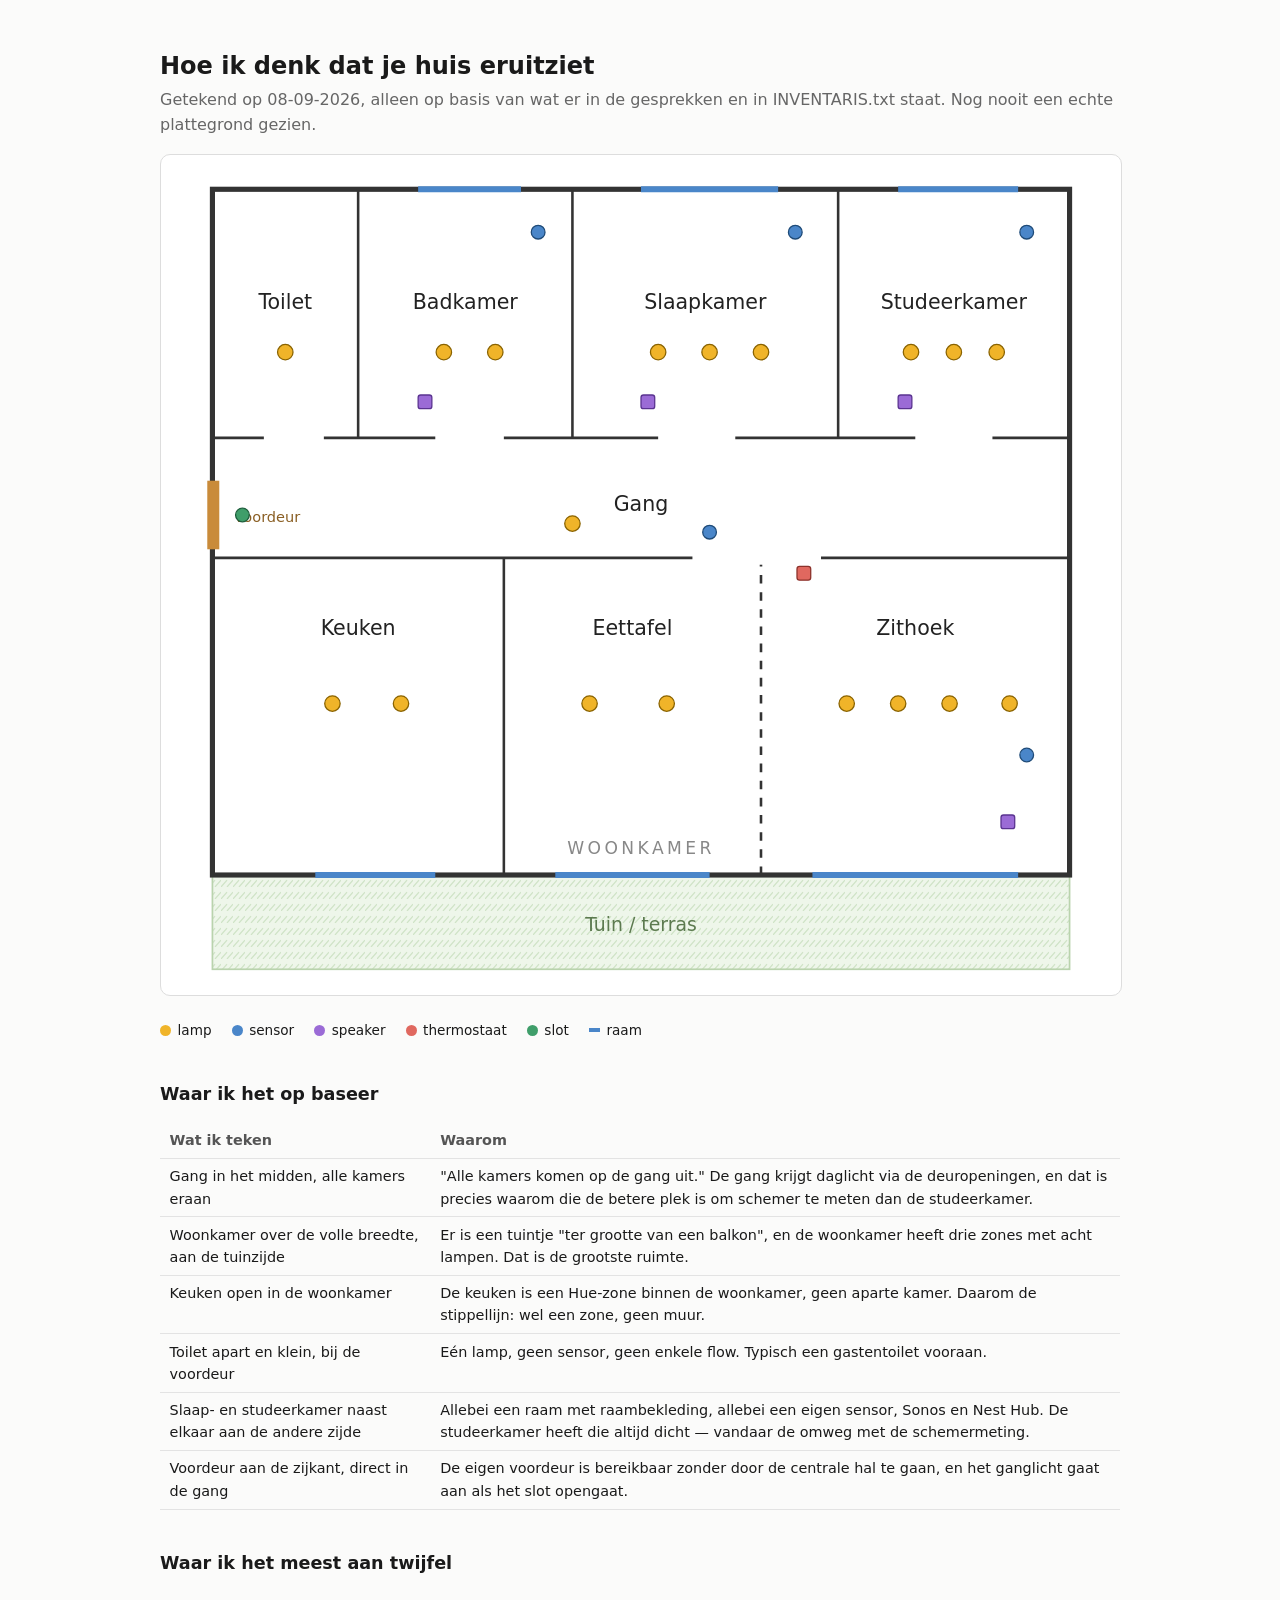
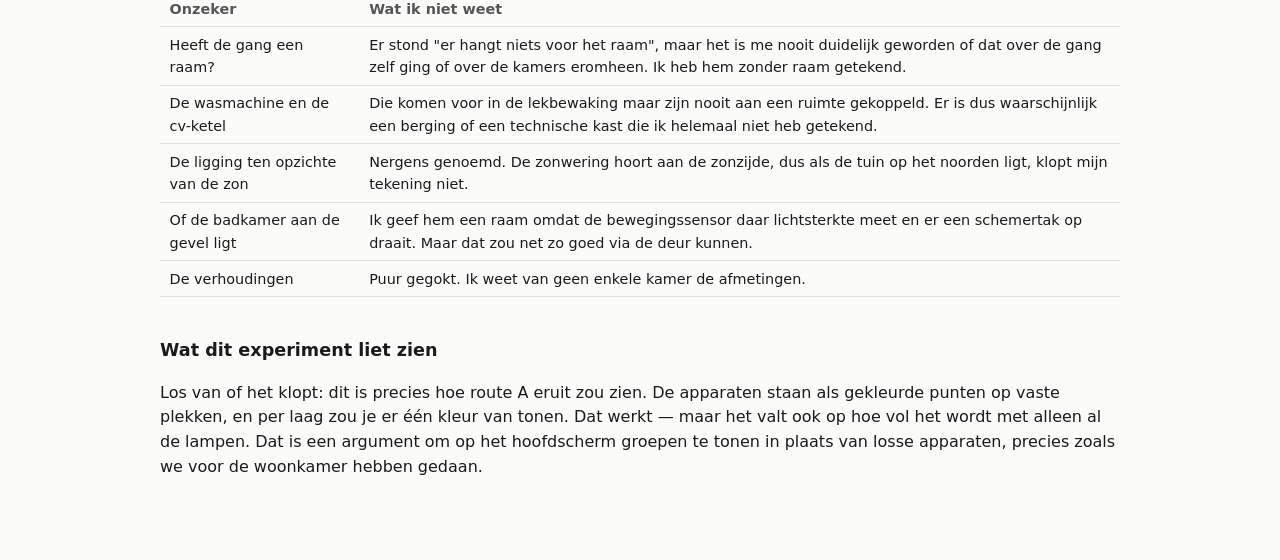
==== plattegrond-schatting.html @ 3a83dcda "Experiment: geschatte plattegrond op basis van de gesprekken" ====
<!DOCTYPE html>
<html lang="nl">
<head>
<meta charset="utf-8">
<meta name="viewport" content="width=device-width, initial-scale=1">
<title>Plattegrond — gok op basis van de gesprekken</title>
<style>
  body {
    font-family: system-ui, -apple-system, "Segoe UI", sans-serif;
    max-width: 60rem;
    margin: 0 auto;
    padding: 2rem 1.25rem 4rem;
    line-height: 1.55;
    color: #1a1a1a;
    background: #fbfbfa;
  }
  h1 { font-size: 1.5rem; margin-bottom: 0.2rem; }
  h2 { font-size: 1.1rem; margin-top: 2.5rem; }
  p.sub { color: #666; margin-top: 0; }
  svg { width: 100%; height: auto; background: #fff; border: 1px solid #ddd; border-radius: 10px; }
  .legenda { display: flex; flex-wrap: wrap; gap: 1.25rem; margin: 1rem 0 0; font-size: 0.85rem; }
  .legenda span { display: flex; align-items: center; gap: 0.4rem; }
  .bol { width: 0.7rem; height: 0.7rem; border-radius: 50%; display: inline-block; }
  table { border-collapse: collapse; width: 100%; font-size: 0.9rem; margin-top: 0.5rem; }
  th, td { text-align: left; padding: 0.4rem 0.6rem; border-bottom: 1px solid #e3e3e3; vertical-align: top; }
  th { color: #555; font-weight: 600; }
  code { background: #eee; padding: 0.05rem 0.3rem; border-radius: 3px; font-size: 0.9em; }
</style>
</head>
<body>

<h1>Hoe ik denk dat je huis eruitziet</h1>
<p class="sub">
  Getekend op 08-09-2026, alleen op basis van wat er in de gesprekken en in
  INVENTARIS.txt staat. Nog nooit een echte plattegrond gezien.
</p>

<svg viewBox="0 0 1120 980" role="img" aria-label="Geschatte plattegrond">
  <defs>
    <pattern id="gras" width="14" height="14" patternUnits="userSpaceOnUse">
      <rect width="14" height="14" fill="#eef6ea"/>
      <path d="M0 14 L7 6 M7 14 L14 6" stroke="#cfe3c6" stroke-width="1.4"/>
    </pattern>
  </defs>

  <!-- tuin -->
  <rect x="60" y="840" width="1000" height="110" fill="url(#gras)" stroke="#b9d3ad" stroke-width="2"/>
  <text x="560" y="905" text-anchor="middle" font-size="22" fill="#5c7a4f">Tuin / terras</text>

  <!-- buitenmuur -->
  <rect x="60" y="40" width="1000" height="800" fill="#fff" stroke="#333" stroke-width="6"/>

  <!-- binnenmuren -->
  <g stroke="#333" stroke-width="3" fill="none">
    <line x1="60" y1="330" x2="1060" y2="330"/>   <!-- onder de slaapvertrekken -->
    <line x1="60" y1="470" x2="1060" y2="470"/>   <!-- onder de gang -->
    <line x1="230" y1="40"  x2="230" y2="330"/>   <!-- toilet | badkamer -->
    <line x1="480" y1="40"  x2="480" y2="330"/>   <!-- badkamer | slaapkamer -->
    <line x1="790" y1="40"  x2="790" y2="330"/>   <!-- slaapkamer | studeerkamer -->
    <line x1="400" y1="470" x2="400" y2="840"/>   <!-- keuken | eettafel -->
    <line x1="700" y1="470" x2="700" y2="840" stroke-dasharray="10 10"/> <!-- open scheiding -->
  </g>

  <!-- deuropeningen: wit blokje over de muur -->
  <g fill="#fff">
    <rect x="120" y="322" width="70" height="16"/>   <!-- toilet -->
    <rect x="320" y="322" width="80" height="16"/>   <!-- badkamer -->
    <rect x="580" y="322" width="90" height="16"/>   <!-- slaapkamer -->
    <rect x="880" y="322" width="90" height="16"/>   <!-- studeerkamer -->
    <rect x="620" y="462" width="150" height="16"/>  <!-- woonkamer -->
  </g>

  <!-- voordeur -->
  <rect x="54" y="380" width="14" height="80" fill="#c98b3a"/>
  <text x="86" y="428" font-size="17" fill="#8a5f24">voordeur</text>

  <!-- ramen -->
  <g stroke="#4a86c9" stroke-width="7">
    <line x1="300" y1="40" x2="420" y2="40"/>    <!-- badkamer -->
    <line x1="560" y1="40" x2="720" y2="40"/>    <!-- slaapkamer -->
    <line x1="860" y1="40" x2="1000" y2="40"/>   <!-- studeerkamer -->
    <line x1="180" y1="840" x2="320" y2="840"/>  <!-- keuken -->
    <line x1="460" y1="840" x2="640" y2="840"/>  <!-- eettafel -->
    <line x1="760" y1="840" x2="1000" y2="840"/> <!-- zithoek -->
  </g>

  <!-- kamernamen -->
  <g font-size="24" fill="#222" text-anchor="middle">
    <text x="145" y="180">Toilet</text>
    <text x="355" y="180">Badkamer</text>
    <text x="635" y="180">Slaapkamer</text>
    <text x="925" y="180">Studeerkamer</text>
    <text x="560" y="415">Gang</text>
    <text x="230" y="560">Keuken</text>
    <text x="550" y="560">Eettafel</text>
    <text x="880" y="560">Zithoek</text>
  </g>
  <text x="560" y="815" text-anchor="middle" font-size="20" fill="#888" letter-spacing="4">WOONKAMER</text>

  <!-- apparaten -->
  <g>
    <!-- lampen: geel -->
    <g fill="#f0b429" stroke="#8a6300" stroke-width="1.5">
      <circle cx="145" cy="230" r="9"/>                                   <!-- toilet -->
      <circle cx="330" cy="230" r="9"/><circle cx="390" cy="230" r="9"/>  <!-- badkamer -->
      <circle cx="580" cy="230" r="9"/><circle cx="640" cy="230" r="9"/><circle cx="700" cy="230" r="9"/>
      <circle cx="875" cy="230" r="9"/><circle cx="925" cy="230" r="9"/><circle cx="975" cy="230" r="9"/>
      <circle cx="480" cy="430" r="9"/>                                   <!-- gang -->
      <circle cx="200" cy="640" r="9"/><circle cx="280" cy="640" r="9"/>  <!-- keuken -->
      <circle cx="500" cy="640" r="9"/><circle cx="590" cy="640" r="9"/>  <!-- eettafel -->
      <circle cx="800" cy="640" r="9"/><circle cx="860" cy="640" r="9"/>
      <circle cx="920" cy="640" r="9"/><circle cx="990" cy="640" r="9"/>
    </g>
    <!-- sensoren: blauw -->
    <g fill="#4a86c9" stroke="#1f4b78" stroke-width="1.5">
      <circle cx="440" cy="90" r="8"/>   <!-- badkamer -->
      <circle cx="740" cy="90" r="8"/>   <!-- slaapkamer -->
      <circle cx="1010" cy="90" r="8"/>  <!-- studeerkamer -->
      <circle cx="1010" cy="700" r="8"/> <!-- woonkamer -->
      <circle cx="640" cy="440" r="8"/>  <!-- gang: nog te komen -->
    </g>
    <!-- geluid: paars -->
    <g fill="#9b6bd6" stroke="#5a3390" stroke-width="1.5">
      <rect x="300" y="280" width="16" height="16" rx="3"/>
      <rect x="560" y="280" width="16" height="16" rx="3"/>
      <rect x="860" y="280" width="16" height="16" rx="3"/>
      <rect x="980" y="770" width="16" height="16" rx="3"/>
    </g>
    <!-- klimaat: rood -->
    <g fill="#e0685f" stroke="#8c322b" stroke-width="1.5">
      <rect x="742" y="480" width="16" height="16" rx="3"/> <!-- thermostaat -->
    </g>
    <!-- slot: groen -->
    <circle cx="95" cy="420" r="8" fill="#3f9e6a" stroke="#1d5e3c" stroke-width="1.5"/>
  </g>
</svg>

<div class="legenda">
  <span><i class="bol" style="background:#f0b429"></i> lamp</span>
  <span><i class="bol" style="background:#4a86c9"></i> sensor</span>
  <span><i class="bol" style="background:#9b6bd6"></i> speaker</span>
  <span><i class="bol" style="background:#e0685f"></i> thermostaat</span>
  <span><i class="bol" style="background:#3f9e6a"></i> slot</span>
  <span><i class="bol" style="background:#4a86c9;border-radius:0;height:0.25rem"></i> raam</span>
</div>

<h2>Waar ik het op baseer</h2>

<table>
  <tr><th>Wat ik teken</th><th>Waarom</th></tr>
  <tr>
    <td>Gang in het midden, alle kamers eraan</td>
    <td>"Alle kamers komen op de gang uit." De gang krijgt daglicht via de
        deuropeningen, en dat is precies waarom die de betere plek is om schemer
        te meten dan de studeerkamer.</td>
  </tr>
  <tr>
    <td>Woonkamer over de volle breedte, aan de tuinzijde</td>
    <td>Er is een tuintje "ter grootte van een balkon", en de woonkamer heeft
        drie zones met acht lampen. Dat is de grootste ruimte.</td>
  </tr>
  <tr>
    <td>Keuken open in de woonkamer</td>
    <td>De keuken is een Hue-zone binnen de woonkamer, geen aparte kamer. Daarom
        de stippellijn: wel een zone, geen muur.</td>
  </tr>
  <tr>
    <td>Toilet apart en klein, bij de voordeur</td>
    <td>Eén lamp, geen sensor, geen enkele flow. Typisch een gastentoilet vooraan.</td>
  </tr>
  <tr>
    <td>Slaap- en studeerkamer naast elkaar aan de andere zijde</td>
    <td>Allebei een raam met raambekleding, allebei een eigen sensor, Sonos en
        Nest Hub. De studeerkamer heeft die altijd dicht — vandaar de omweg met
        de schemermeting.</td>
  </tr>
  <tr>
    <td>Voordeur aan de zijkant, direct in de gang</td>
    <td>De eigen voordeur is bereikbaar zonder door de centrale hal te gaan, en
        het ganglicht gaat aan als het slot opengaat.</td>
  </tr>
</table>

<h2>Waar ik het meest aan twijfel</h2>

<table>
  <tr><th>Onzeker</th><th>Wat ik niet weet</th></tr>
  <tr>
    <td>Heeft de gang een raam?</td>
    <td>Er stond "er hangt niets voor het raam", maar het is me nooit duidelijk
        geworden of dat over de gang zelf ging of over de kamers eromheen. Ik heb
        hem zonder raam getekend.</td>
  </tr>
  <tr>
    <td>De wasmachine en de cv-ketel</td>
    <td>Die komen voor in de lekbewaking maar zijn nooit aan een ruimte
        gekoppeld. Er is dus waarschijnlijk een berging of een technische kast
        die ik helemaal niet heb getekend.</td>
  </tr>
  <tr>
    <td>De ligging ten opzichte van de zon</td>
    <td>Nergens genoemd. De zonwering hoort aan de zonzijde, dus als de tuin op
        het noorden ligt, klopt mijn tekening niet.</td>
  </tr>
  <tr>
    <td>Of de badkamer aan de gevel ligt</td>
    <td>Ik geef hem een raam omdat de bewegingssensor daar lichtsterkte meet en
        er een schemertak op draait. Maar dat zou net zo goed via de deur kunnen.</td>
  </tr>
  <tr>
    <td>De verhoudingen</td>
    <td>Puur gegokt. Ik weet van geen enkele kamer de afmetingen.</td>
  </tr>
</table>

<h2>Wat dit experiment liet zien</h2>
<p>
  Los van of het klopt: dit is precies hoe route A eruit zou zien. De apparaten
  staan als gekleurde punten op vaste plekken, en per laag zou je er één kleur
  van tonen. Dat werkt — maar het valt ook op hoe vol het wordt met alleen al de
  lampen. Dat is een argument om op het hoofdscherm groepen te tonen in plaats
  van losse apparaten, precies zoals we voor de woonkamer hebben gedaan.
</p>

</body>
</html>
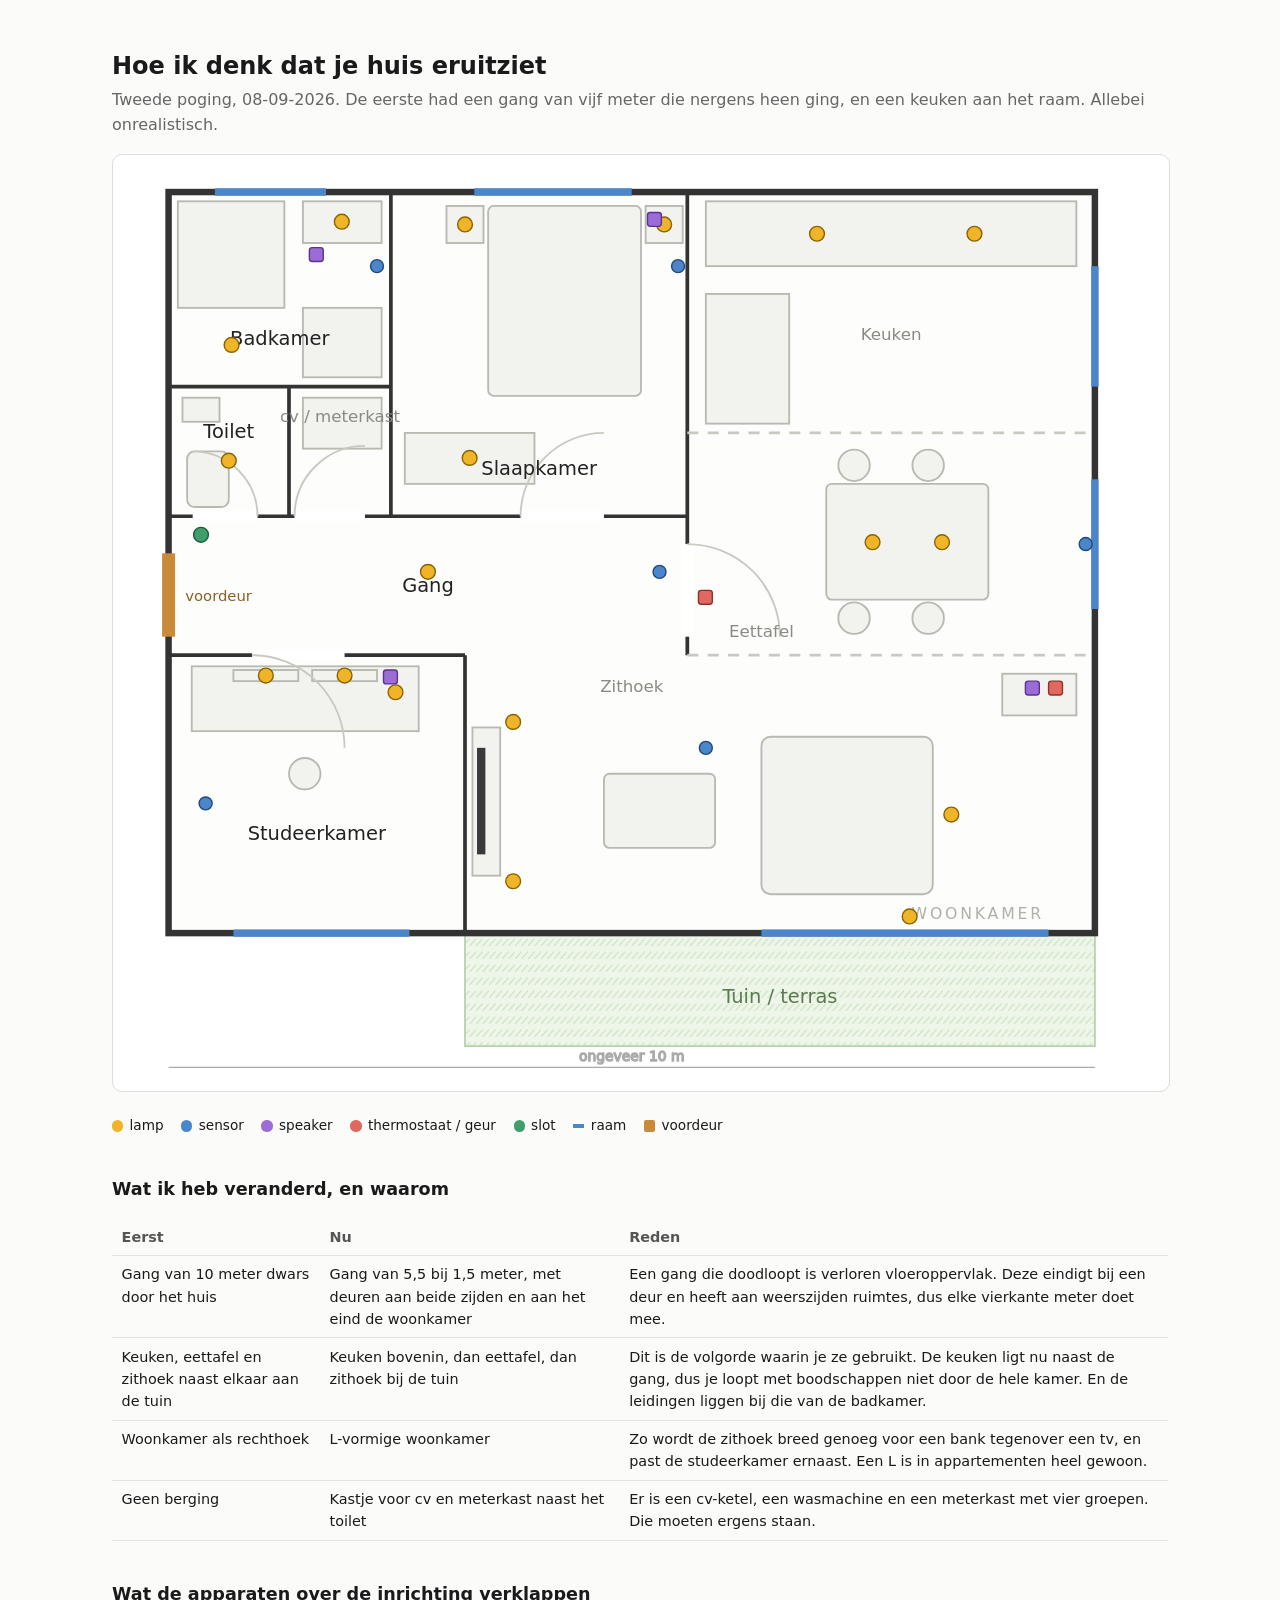
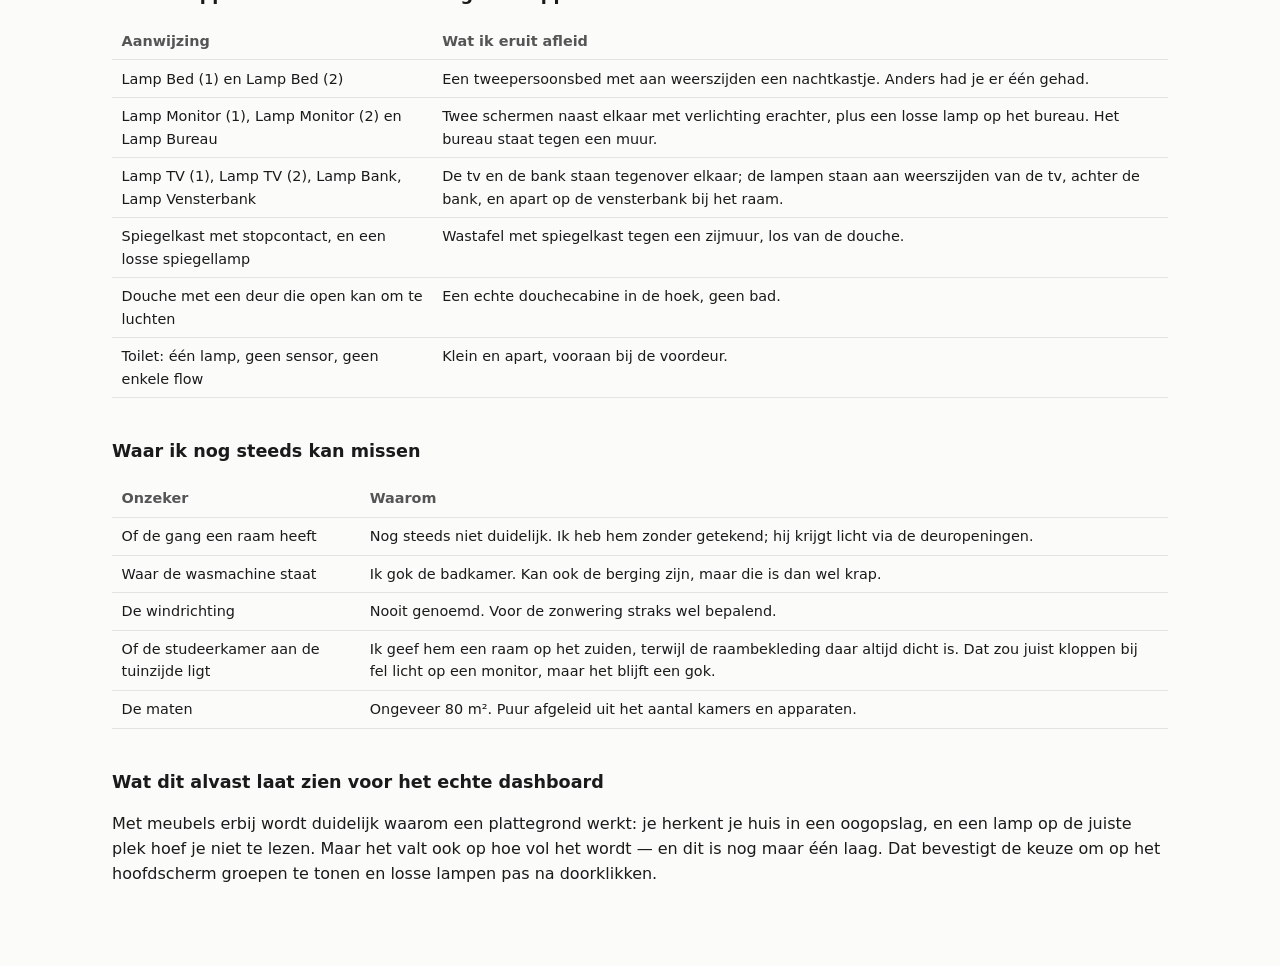
==== commit b3a6fa2e: "Plattegrond: realistischer indeling met meubels" ====
--- a/plattegrond-schatting.html
+++ b/plattegrond-schatting.html
@@ -3,11 +3,11 @@
 <head>
 <meta charset="utf-8">
 <meta name="viewport" content="width=device-width, initial-scale=1">
-<title>Plattegrond — gok op basis van de gesprekken</title>
+<title>Plattegrond — tweede poging</title>
 <style>
   body {
     font-family: system-ui, -apple-system, "Segoe UI", sans-serif;
-    max-width: 60rem;
+    max-width: 66rem;
     margin: 0 auto;
     padding: 2rem 1.25rem 4rem;
     line-height: 1.55;
@@ -18,120 +18,185 @@
   h2 { font-size: 1.1rem; margin-top: 2.5rem; }
   p.sub { color: #666; margin-top: 0; }
   svg { width: 100%; height: auto; background: #fff; border: 1px solid #ddd; border-radius: 10px; }
-  .legenda { display: flex; flex-wrap: wrap; gap: 1.25rem; margin: 1rem 0 0; font-size: 0.85rem; }
+  .legenda { display: flex; flex-wrap: wrap; gap: 1.1rem; margin: 1rem 0 0; font-size: 0.85rem; }
   .legenda span { display: flex; align-items: center; gap: 0.4rem; }
   .bol { width: 0.7rem; height: 0.7rem; border-radius: 50%; display: inline-block; }
   table { border-collapse: collapse; width: 100%; font-size: 0.9rem; margin-top: 0.5rem; }
-  th, td { text-align: left; padding: 0.4rem 0.6rem; border-bottom: 1px solid #e3e3e3; vertical-align: top; }
+  th, td { text-align: left; padding: 0.45rem 0.6rem; border-bottom: 1px solid #e3e3e3; vertical-align: top; }
   th { color: #555; font-weight: 600; }
-  code { background: #eee; padding: 0.05rem 0.3rem; border-radius: 3px; font-size: 0.9em; }
 </style>
 </head>
 <body>
 
 <h1>Hoe ik denk dat je huis eruitziet</h1>
 <p class="sub">
-  Getekend op 08-09-2026, alleen op basis van wat er in de gesprekken en in
-  INVENTARIS.txt staat. Nog nooit een echte plattegrond gezien.
+  Tweede poging, 08-09-2026. De eerste had een gang van vijf meter die nergens
+  heen ging, en een keuken aan het raam. Allebei onrealistisch.
 </p>
 
-<svg viewBox="0 0 1120 980" role="img" aria-label="Geschatte plattegrond">
+<svg viewBox="0 0 1140 1010" role="img" aria-label="Geschatte plattegrond met meubels">
   <defs>
     <pattern id="gras" width="14" height="14" patternUnits="userSpaceOnUse">
       <rect width="14" height="14" fill="#eef6ea"/>
       <path d="M0 14 L7 6 M7 14 L14 6" stroke="#cfe3c6" stroke-width="1.4"/>
     </pattern>
+    <g id="stoel"><circle r="17" fill="#f2f2ef" stroke="#b9b9b2" stroke-width="2"/></g>
   </defs>
 
   <!-- tuin -->
-  <rect x="60" y="840" width="1000" height="110" fill="url(#gras)" stroke="#b9d3ad" stroke-width="2"/>
-  <text x="560" y="905" text-anchor="middle" font-size="22" fill="#5c7a4f">Tuin / terras</text>
-
-  <!-- buitenmuur -->
-  <rect x="60" y="40" width="1000" height="800" fill="#fff" stroke="#333" stroke-width="6"/>
-
-  <!-- binnenmuren -->
-  <g stroke="#333" stroke-width="3" fill="none">
-    <line x1="60" y1="330" x2="1060" y2="330"/>   <!-- onder de slaapvertrekken -->
-    <line x1="60" y1="470" x2="1060" y2="470"/>   <!-- onder de gang -->
-    <line x1="230" y1="40"  x2="230" y2="330"/>   <!-- toilet | badkamer -->
-    <line x1="480" y1="40"  x2="480" y2="330"/>   <!-- badkamer | slaapkamer -->
-    <line x1="790" y1="40"  x2="790" y2="330"/>   <!-- slaapkamer | studeerkamer -->
-    <line x1="400" y1="470" x2="400" y2="840"/>   <!-- keuken | eettafel -->
-    <line x1="700" y1="470" x2="700" y2="840" stroke-dasharray="10 10"/> <!-- open scheiding -->
-  </g>
-
-  <!-- deuropeningen: wit blokje over de muur -->
+  <rect x="380" y="842" width="680" height="120" fill="url(#gras)" stroke="#b9d3ad" stroke-width="2"/>
+  <text x="720" y="915" text-anchor="middle" font-size="21" fill="#5c7a4f">Tuin / terras</text>
+
+  <!-- vloer -->
+  <rect x="60" y="40" width="1000" height="800" fill="#fdfdfc"/>
+
+  <!-- ===== MEUBELS (onder de muren tekenen) ===== -->
+  <g fill="#f2f2ef" stroke="#b9b9b2" stroke-width="2">
+    <!-- badkamer -->
+    <rect x="70" y="50" width="115" height="115"/>                      <!-- douche -->
+    <rect x="205" y="50" width="85" height="45"/>                       <!-- wastafel -->
+    <rect x="205" y="165" width="85" height="75"/>                      <!-- wasmachine -->
+    <!-- toilet -->
+    <rect x="80" y="320" width="45" height="60" rx="8"/>                <!-- closet -->
+    <rect x="75" y="262" width="40" height="26"/>                       <!-- fonteintje -->
+    <!-- techniek -->
+    <rect x="205" y="262" width="85" height="55"/>                      <!-- cv en meterkast -->
+    <!-- slaapkamer -->
+    <rect x="405" y="55" width="165" height="205" rx="6"/>              <!-- bed -->
+    <rect x="360" y="55" width="40" height="40"/>                       <!-- nachtkastje -->
+    <rect x="575" y="55" width="40" height="40"/>                       <!-- nachtkastje -->
+    <rect x="315" y="300" width="140" height="55"/>                     <!-- ladekast -->
+    <!-- studeerkamer -->
+    <rect x="85" y="552" width="245" height="70"/>                      <!-- bureau -->
+    <rect x="130" y="556" width="70" height="12"/>                      <!-- monitor -->
+    <rect x="215" y="556" width="70" height="12"/>                      <!-- monitor -->
+    <!-- keuken -->
+    <rect x="640" y="50" width="400" height="70"/>                      <!-- aanrecht -->
+    <rect x="640" y="150" width="90" height="140"/>                     <!-- koelkast -->
+    <!-- eettafel -->
+    <rect x="770" y="355" width="175" height="125" rx="6"/>
+    <!-- zithoek -->
+    <rect x="388" y="618" width="30" height="160"/>                     <!-- tv-meubel -->
+    <rect x="700" y="628" width="185" height="170" rx="10"/>            <!-- bank -->
+    <rect x="530" y="668" width="120" height="80" rx="6"/>              <!-- salontafel -->
+    <rect x="960" y="560" width="80" height="45"/>                      <!-- kast -->
+  </g>
+  <g fill="none" stroke="#b9b9b2" stroke-width="2">
+    <use href="#stoel" x="800" y="335"/><use href="#stoel" x="880" y="335"/>
+    <use href="#stoel" x="800" y="500"/><use href="#stoel" x="880" y="500"/>
+    <use href="#stoel" x="207" y="668"/>
+  </g>
+  <!-- tv -->
+  <rect x="393" y="640" width="9" height="115" fill="#3a3a3a"/>
+
+  <!-- ===== MUREN ===== -->
+  <rect x="60" y="40" width="1000" height="800" fill="none" stroke="#333" stroke-width="7"/>
+  <g stroke="#333" stroke-width="4" fill="none">
+    <line x1="60"  y1="250" x2="300"  y2="250"/>   <!-- badkamer | toilet -->
+    <line x1="300" y1="40"  x2="300"  y2="390"/>   <!-- nat blok | slaapkamer -->
+    <line x1="190" y1="250" x2="190"  y2="390"/>   <!-- toilet | techniek -->
+    <line x1="60"  y1="390" x2="620"  y2="390"/>   <!-- boven de gang -->
+    <line x1="620" y1="40"  x2="620"  y2="540"/>   <!-- links van de woonkamer -->
+    <line x1="60"  y1="540" x2="380"  y2="540"/>   <!-- onder de gang -->
+    <line x1="380" y1="540" x2="380"  y2="840"/>   <!-- studeerkamer | zithoek -->
+  </g>
+  <!-- zonegrenzen binnen de woonkamer: geen muren -->
+  <g stroke="#c9c9c2" stroke-width="3" stroke-dasharray="12 10" fill="none">
+    <line x1="620" y1="300" x2="1060" y2="300"/>
+    <line x1="620" y1="540" x2="1060" y2="540"/>
+  </g>
+
+  <!-- ===== DEUREN ===== -->
   <g fill="#fff">
-    <rect x="120" y="322" width="70" height="16"/>   <!-- toilet -->
-    <rect x="320" y="322" width="80" height="16"/>   <!-- badkamer -->
-    <rect x="580" y="322" width="90" height="16"/>   <!-- slaapkamer -->
-    <rect x="880" y="322" width="90" height="16"/>   <!-- studeerkamer -->
-    <rect x="620" y="462" width="150" height="16"/>  <!-- woonkamer -->
+    <rect x="196" y="384" width="76" height="12"/>   <!-- badkamer -->
+    <rect x="86"  y="384" width="70" height="12"/>   <!-- toilet -->
+    <rect x="440" y="384" width="90" height="12"/>   <!-- slaapkamer -->
+    <rect x="150" y="534" width="100" height="12"/>  <!-- studeerkamer -->
+    <rect x="614" y="420" width="12" height="100"/>  <!-- woonkamer -->
+  </g>
+  <g stroke="#c9c9c2" stroke-width="2" fill="none">
+    <path d="M196 390 A76 76 0 0 1 272 314"/>
+    <path d="M156 390 A70 70 0 0 0 86 320"/>
+    <path d="M440 390 A90 90 0 0 1 530 300"/>
+    <path d="M150 540 A100 100 0 0 1 250 640"/>
+    <path d="M620 420 A100 100 0 0 1 720 520"/>
   </g>
 
   <!-- voordeur -->
-  <rect x="54" y="380" width="14" height="80" fill="#c98b3a"/>
-  <text x="86" y="428" font-size="17" fill="#8a5f24">voordeur</text>
+  <rect x="53" y="430" width="14" height="90" fill="#c98b3a"/>
+  <text x="78" y="482" font-size="16" fill="#8a5f24">voordeur</text>
 
   <!-- ramen -->
-  <g stroke="#4a86c9" stroke-width="7">
-    <line x1="300" y1="40" x2="420" y2="40"/>    <!-- badkamer -->
-    <line x1="560" y1="40" x2="720" y2="40"/>    <!-- slaapkamer -->
-    <line x1="860" y1="40" x2="1000" y2="40"/>   <!-- studeerkamer -->
-    <line x1="180" y1="840" x2="320" y2="840"/>  <!-- keuken -->
-    <line x1="460" y1="840" x2="640" y2="840"/>  <!-- eettafel -->
-    <line x1="760" y1="840" x2="1000" y2="840"/> <!-- zithoek -->
-  </g>
-
-  <!-- kamernamen -->
-  <g font-size="24" fill="#222" text-anchor="middle">
-    <text x="145" y="180">Toilet</text>
-    <text x="355" y="180">Badkamer</text>
-    <text x="635" y="180">Slaapkamer</text>
-    <text x="925" y="180">Studeerkamer</text>
-    <text x="560" y="415">Gang</text>
-    <text x="230" y="560">Keuken</text>
-    <text x="550" y="560">Eettafel</text>
-    <text x="880" y="560">Zithoek</text>
-  </g>
-  <text x="560" y="815" text-anchor="middle" font-size="20" fill="#888" letter-spacing="4">WOONKAMER</text>
-
-  <!-- apparaten -->
-  <g>
-    <!-- lampen: geel -->
-    <g fill="#f0b429" stroke="#8a6300" stroke-width="1.5">
-      <circle cx="145" cy="230" r="9"/>                                   <!-- toilet -->
-      <circle cx="330" cy="230" r="9"/><circle cx="390" cy="230" r="9"/>  <!-- badkamer -->
-      <circle cx="580" cy="230" r="9"/><circle cx="640" cy="230" r="9"/><circle cx="700" cy="230" r="9"/>
-      <circle cx="875" cy="230" r="9"/><circle cx="925" cy="230" r="9"/><circle cx="975" cy="230" r="9"/>
-      <circle cx="480" cy="430" r="9"/>                                   <!-- gang -->
-      <circle cx="200" cy="640" r="9"/><circle cx="280" cy="640" r="9"/>  <!-- keuken -->
-      <circle cx="500" cy="640" r="9"/><circle cx="590" cy="640" r="9"/>  <!-- eettafel -->
-      <circle cx="800" cy="640" r="9"/><circle cx="860" cy="640" r="9"/>
-      <circle cx="920" cy="640" r="9"/><circle cx="990" cy="640" r="9"/>
-    </g>
-    <!-- sensoren: blauw -->
-    <g fill="#4a86c9" stroke="#1f4b78" stroke-width="1.5">
-      <circle cx="440" cy="90" r="8"/>   <!-- badkamer -->
-      <circle cx="740" cy="90" r="8"/>   <!-- slaapkamer -->
-      <circle cx="1010" cy="90" r="8"/>  <!-- studeerkamer -->
-      <circle cx="1010" cy="700" r="8"/> <!-- woonkamer -->
-      <circle cx="640" cy="440" r="8"/>  <!-- gang: nog te komen -->
-    </g>
-    <!-- geluid: paars -->
-    <g fill="#9b6bd6" stroke="#5a3390" stroke-width="1.5">
-      <rect x="300" y="280" width="16" height="16" rx="3"/>
-      <rect x="560" y="280" width="16" height="16" rx="3"/>
-      <rect x="860" y="280" width="16" height="16" rx="3"/>
-      <rect x="980" y="770" width="16" height="16" rx="3"/>
-    </g>
-    <!-- klimaat: rood -->
-    <g fill="#e0685f" stroke="#8c322b" stroke-width="1.5">
-      <rect x="742" y="480" width="16" height="16" rx="3"/> <!-- thermostaat -->
-    </g>
-    <!-- slot: groen -->
-    <circle cx="95" cy="420" r="8" fill="#3f9e6a" stroke="#1d5e3c" stroke-width="1.5"/>
+  <g stroke="#4a86c9" stroke-width="8">
+    <line x1="110" y1="40"  x2="230" y2="40"/>     <!-- badkamer -->
+    <line x1="390" y1="40"  x2="560" y2="40"/>     <!-- slaapkamer -->
+    <line x1="1060" y1="120" x2="1060" y2="250"/>  <!-- keuken -->
+    <line x1="1060" y1="350" x2="1060" y2="490"/>  <!-- eettafel -->
+    <line x1="700" y1="840" x2="1010" y2="840"/>   <!-- zithoek, tuinpui -->
+    <line x1="130" y1="840" x2="320" y2="840"/>    <!-- studeerkamer -->
+  </g>
+
+  <!-- ===== KAMERNAMEN ===== -->
+  <g font-size="21" fill="#222" text-anchor="middle">
+    <text x="180" y="205">Badkamer</text>
+    <text x="125" y="305">Toilet</text>
+    <text x="460" y="345">Slaapkamer</text>
+    <text x="340" y="472">Gang</text>
+    <text x="220" y="740">Studeerkamer</text>
+  </g>
+  <g font-size="18" fill="#8a8a82" text-anchor="middle">
+    <text x="245" y="288">cv / meterkast</text>
+    <text x="840" y="200">Keuken</text>
+    <text x="700" y="520">Eettafel</text>
+    <text x="560" y="580">Zithoek</text>
+  </g>
+  <text x="1005" y="825" text-anchor="end" font-size="17" fill="#b0b0a8" letter-spacing="3">WOONKAMER</text>
+
+  <!-- ===== APPARATEN ===== -->
+  <!-- lampen -->
+  <g fill="#f0b429" stroke="#8a6300" stroke-width="1.5">
+    <circle cx="128" cy="205" r="8"/>                        <!-- badkamer plafond -->
+    <circle cx="247" cy="72"  r="8"/>                        <!-- spiegellamp -->
+    <circle cx="125" cy="330" r="8"/>                        <!-- toilet -->
+    <circle cx="380" cy="75"  r="8"/><circle cx="595" cy="75" r="8"/>  <!-- bed 1 en 2 -->
+    <circle cx="385" cy="327" r="8"/>                        <!-- ladekast -->
+    <circle cx="165" cy="562" r="8"/><circle cx="250" cy="562" r="8"/> <!-- monitor 1 en 2 -->
+    <circle cx="305" cy="580" r="8"/>                        <!-- bureau -->
+    <circle cx="340" cy="450" r="8"/>                        <!-- gang -->
+    <circle cx="760" cy="85"  r="8"/><circle cx="930" cy="85" r="8"/>  <!-- keuken 1 en 2 -->
+    <circle cx="820" cy="418" r="8"/><circle cx="895" cy="418" r="8"/> <!-- eettafel 1 en 2 -->
+    <circle cx="432" cy="612" r="8"/><circle cx="432" cy="784" r="8"/> <!-- tv 1 en 2 -->
+    <circle cx="905" cy="712" r="8"/>                        <!-- bank -->
+    <circle cx="860" cy="822" r="8"/>                        <!-- vensterbank -->
+  </g>
+  <!-- sensoren -->
+  <g fill="#4a86c9" stroke="#1f4b78" stroke-width="1.5">
+    <circle cx="285" cy="120" r="7"/>   <!-- badkamer -->
+    <circle cx="610" cy="120" r="7"/>   <!-- slaapkamer -->
+    <circle cx="100" cy="700" r="7"/>   <!-- studeerkamer -->
+    <circle cx="640" cy="640" r="7"/>   <!-- woonkamer -->
+    <circle cx="590" cy="450" r="7"/>   <!-- gang, nog te komen -->
+    <circle cx="1050" cy="420" r="7"/>  <!-- raamsensor -->
+  </g>
+  <!-- speakers en schermen -->
+  <g fill="#9b6bd6" stroke="#5a3390" stroke-width="1.5">
+    <rect x="212" y="100" width="15" height="15" rx="3"/>   <!-- sonos badkamer -->
+    <rect x="577" y="62"  width="15" height="15" rx="3"/>   <!-- sonos slaapkamer -->
+    <rect x="292" y="556" width="15" height="15" rx="3"/>   <!-- sonos studeerkamer -->
+    <rect x="985" y="568" width="15" height="15" rx="3"/>   <!-- sonos woonkamer -->
+  </g>
+  <!-- klimaat en geur -->
+  <g fill="#e0685f" stroke="#8c322b" stroke-width="1.5">
+    <rect x="632" y="470" width="15" height="15" rx="3"/>   <!-- thermostaat -->
+    <rect x="1010" y="568" width="15" height="15" rx="3"/>  <!-- perfume genie -->
+  </g>
+  <!-- slot -->
+  <circle cx="95" cy="410" r="8" fill="#3f9e6a" stroke="#1d5e3c" stroke-width="1.5"/>
+
+  <!-- maatlijnen -->
+  <g stroke="#aaa" stroke-width="1.5" fill="#888" font-size="15">
+    <line x1="60" y1="985" x2="1060" y2="985"/>
+    <text x="560" y="978" text-anchor="middle">ongeveer 10 m</text>
   </g>
 </svg>
 
@@ -139,87 +204,114 @@
   <span><i class="bol" style="background:#f0b429"></i> lamp</span>
   <span><i class="bol" style="background:#4a86c9"></i> sensor</span>
   <span><i class="bol" style="background:#9b6bd6"></i> speaker</span>
-  <span><i class="bol" style="background:#e0685f"></i> thermostaat</span>
+  <span><i class="bol" style="background:#e0685f"></i> thermostaat / geur</span>
   <span><i class="bol" style="background:#3f9e6a"></i> slot</span>
   <span><i class="bol" style="background:#4a86c9;border-radius:0;height:0.25rem"></i> raam</span>
+  <span><i class="bol" style="background:#c98b3a;border-radius:2px"></i> voordeur</span>
 </div>
 
-<h2>Waar ik het op baseer</h2>
+<h2>Wat ik heb veranderd, en waarom</h2>
 
 <table>
-  <tr><th>Wat ik teken</th><th>Waarom</th></tr>
-  <tr>
-    <td>Gang in het midden, alle kamers eraan</td>
-    <td>"Alle kamers komen op de gang uit." De gang krijgt daglicht via de
-        deuropeningen, en dat is precies waarom die de betere plek is om schemer
-        te meten dan de studeerkamer.</td>
-  </tr>
-  <tr>
-    <td>Woonkamer over de volle breedte, aan de tuinzijde</td>
-    <td>Er is een tuintje "ter grootte van een balkon", en de woonkamer heeft
-        drie zones met acht lampen. Dat is de grootste ruimte.</td>
-  </tr>
-  <tr>
-    <td>Keuken open in de woonkamer</td>
-    <td>De keuken is een Hue-zone binnen de woonkamer, geen aparte kamer. Daarom
-        de stippellijn: wel een zone, geen muur.</td>
-  </tr>
-  <tr>
-    <td>Toilet apart en klein, bij de voordeur</td>
-    <td>Eén lamp, geen sensor, geen enkele flow. Typisch een gastentoilet vooraan.</td>
-  </tr>
-  <tr>
-    <td>Slaap- en studeerkamer naast elkaar aan de andere zijde</td>
-    <td>Allebei een raam met raambekleding, allebei een eigen sensor, Sonos en
-        Nest Hub. De studeerkamer heeft die altijd dicht — vandaar de omweg met
-        de schemermeting.</td>
-  </tr>
-  <tr>
-    <td>Voordeur aan de zijkant, direct in de gang</td>
-    <td>De eigen voordeur is bereikbaar zonder door de centrale hal te gaan, en
-        het ganglicht gaat aan als het slot opengaat.</td>
+  <tr><th>Eerst</th><th>Nu</th><th>Reden</th></tr>
+  <tr>
+    <td>Gang van 10 meter dwars door het huis</td>
+    <td>Gang van 5,5 bij 1,5 meter, met deuren aan beide zijden en aan het eind
+        de woonkamer</td>
+    <td>Een gang die doodloopt is verloren vloeroppervlak. Deze eindigt bij een
+        deur en heeft aan weerszijden ruimtes, dus elke vierkante meter doet
+        mee.</td>
+  </tr>
+  <tr>
+    <td>Keuken, eettafel en zithoek naast elkaar aan de tuin</td>
+    <td>Keuken bovenin, dan eettafel, dan zithoek bij de tuin</td>
+    <td>Dit is de volgorde waarin je ze gebruikt. De keuken ligt nu naast de
+        gang, dus je loopt met boodschappen niet door de hele kamer. En de
+        leidingen liggen bij die van de badkamer.</td>
+  </tr>
+  <tr>
+    <td>Woonkamer als rechthoek</td>
+    <td>L-vormige woonkamer</td>
+    <td>Zo wordt de zithoek breed genoeg voor een bank tegenover een tv, en past
+        de studeerkamer ernaast. Een L is in appartementen heel gewoon.</td>
+  </tr>
+  <tr>
+    <td>Geen berging</td>
+    <td>Kastje voor cv en meterkast naast het toilet</td>
+    <td>Er is een cv-ketel, een wasmachine en een meterkast met vier groepen.
+        Die moeten ergens staan.</td>
   </tr>
 </table>
 
-<h2>Waar ik het meest aan twijfel</h2>
+<h2>Wat de apparaten over de inrichting verklappen</h2>
 
 <table>
-  <tr><th>Onzeker</th><th>Wat ik niet weet</th></tr>
-  <tr>
-    <td>Heeft de gang een raam?</td>
-    <td>Er stond "er hangt niets voor het raam", maar het is me nooit duidelijk
-        geworden of dat over de gang zelf ging of over de kamers eromheen. Ik heb
-        hem zonder raam getekend.</td>
-  </tr>
-  <tr>
-    <td>De wasmachine en de cv-ketel</td>
-    <td>Die komen voor in de lekbewaking maar zijn nooit aan een ruimte
-        gekoppeld. Er is dus waarschijnlijk een berging of een technische kast
-        die ik helemaal niet heb getekend.</td>
-  </tr>
-  <tr>
-    <td>De ligging ten opzichte van de zon</td>
-    <td>Nergens genoemd. De zonwering hoort aan de zonzijde, dus als de tuin op
-        het noorden ligt, klopt mijn tekening niet.</td>
-  </tr>
-  <tr>
-    <td>Of de badkamer aan de gevel ligt</td>
-    <td>Ik geef hem een raam omdat de bewegingssensor daar lichtsterkte meet en
-        er een schemertak op draait. Maar dat zou net zo goed via de deur kunnen.</td>
-  </tr>
-  <tr>
-    <td>De verhoudingen</td>
-    <td>Puur gegokt. Ik weet van geen enkele kamer de afmetingen.</td>
+  <tr><th>Aanwijzing</th><th>Wat ik eruit afleid</th></tr>
+  <tr>
+    <td>Lamp Bed (1) en Lamp Bed (2)</td>
+    <td>Een tweepersoonsbed met aan weerszijden een nachtkastje. Anders had je
+        er één gehad.</td>
+  </tr>
+  <tr>
+    <td>Lamp Monitor (1), Lamp Monitor (2) en Lamp Bureau</td>
+    <td>Twee schermen naast elkaar met verlichting erachter, plus een losse lamp
+        op het bureau. Het bureau staat tegen een muur.</td>
+  </tr>
+  <tr>
+    <td>Lamp TV (1), Lamp TV (2), Lamp Bank, Lamp Vensterbank</td>
+    <td>De tv en de bank staan tegenover elkaar; de lampen staan aan weerszijden
+        van de tv, achter de bank, en apart op de vensterbank bij het raam.</td>
+  </tr>
+  <tr>
+    <td>Spiegelkast met stopcontact, en een losse spiegellamp</td>
+    <td>Wastafel met spiegelkast tegen een zijmuur, los van de douche.</td>
+  </tr>
+  <tr>
+    <td>Douche met een deur die open kan om te luchten</td>
+    <td>Een echte douchecabine in de hoek, geen bad.</td>
+  </tr>
+  <tr>
+    <td>Toilet: één lamp, geen sensor, geen enkele flow</td>
+    <td>Klein en apart, vooraan bij de voordeur.</td>
   </tr>
 </table>
 
-<h2>Wat dit experiment liet zien</h2>
+<h2>Waar ik nog steeds kan missen</h2>
+
+<table>
+  <tr><th>Onzeker</th><th>Waarom</th></tr>
+  <tr>
+    <td>Of de gang een raam heeft</td>
+    <td>Nog steeds niet duidelijk. Ik heb hem zonder getekend; hij krijgt licht
+        via de deuropeningen.</td>
+  </tr>
+  <tr>
+    <td>Waar de wasmachine staat</td>
+    <td>Ik gok de badkamer. Kan ook de berging zijn, maar die is dan wel krap.</td>
+  </tr>
+  <tr>
+    <td>De windrichting</td>
+    <td>Nooit genoemd. Voor de zonwering straks wel bepalend.</td>
+  </tr>
+  <tr>
+    <td>Of de studeerkamer aan de tuinzijde ligt</td>
+    <td>Ik geef hem een raam op het zuiden, terwijl de raambekleding daar altijd
+        dicht is. Dat zou juist kloppen bij fel licht op een monitor, maar het
+        blijft een gok.</td>
+  </tr>
+  <tr>
+    <td>De maten</td>
+    <td>Ongeveer 80 m². Puur afgeleid uit het aantal kamers en apparaten.</td>
+  </tr>
+</table>
+
+<h2>Wat dit alvast laat zien voor het echte dashboard</h2>
 <p>
-  Los van of het klopt: dit is precies hoe route A eruit zou zien. De apparaten
-  staan als gekleurde punten op vaste plekken, en per laag zou je er één kleur
-  van tonen. Dat werkt — maar het valt ook op hoe vol het wordt met alleen al de
-  lampen. Dat is een argument om op het hoofdscherm groepen te tonen in plaats
-  van losse apparaten, precies zoals we voor de woonkamer hebben gedaan.
+  Met meubels erbij wordt duidelijk waarom een plattegrond werkt: je herkent je
+  huis in een oogopslag, en een lamp op de juiste plek hoef je niet te lezen.
+  Maar het valt ook op hoe vol het wordt — en dit is nog maar één laag. Dat
+  bevestigt de keuze om op het hoofdscherm groepen te tonen en losse lampen pas
+  na doorklikken.
 </p>
 
 </body>
